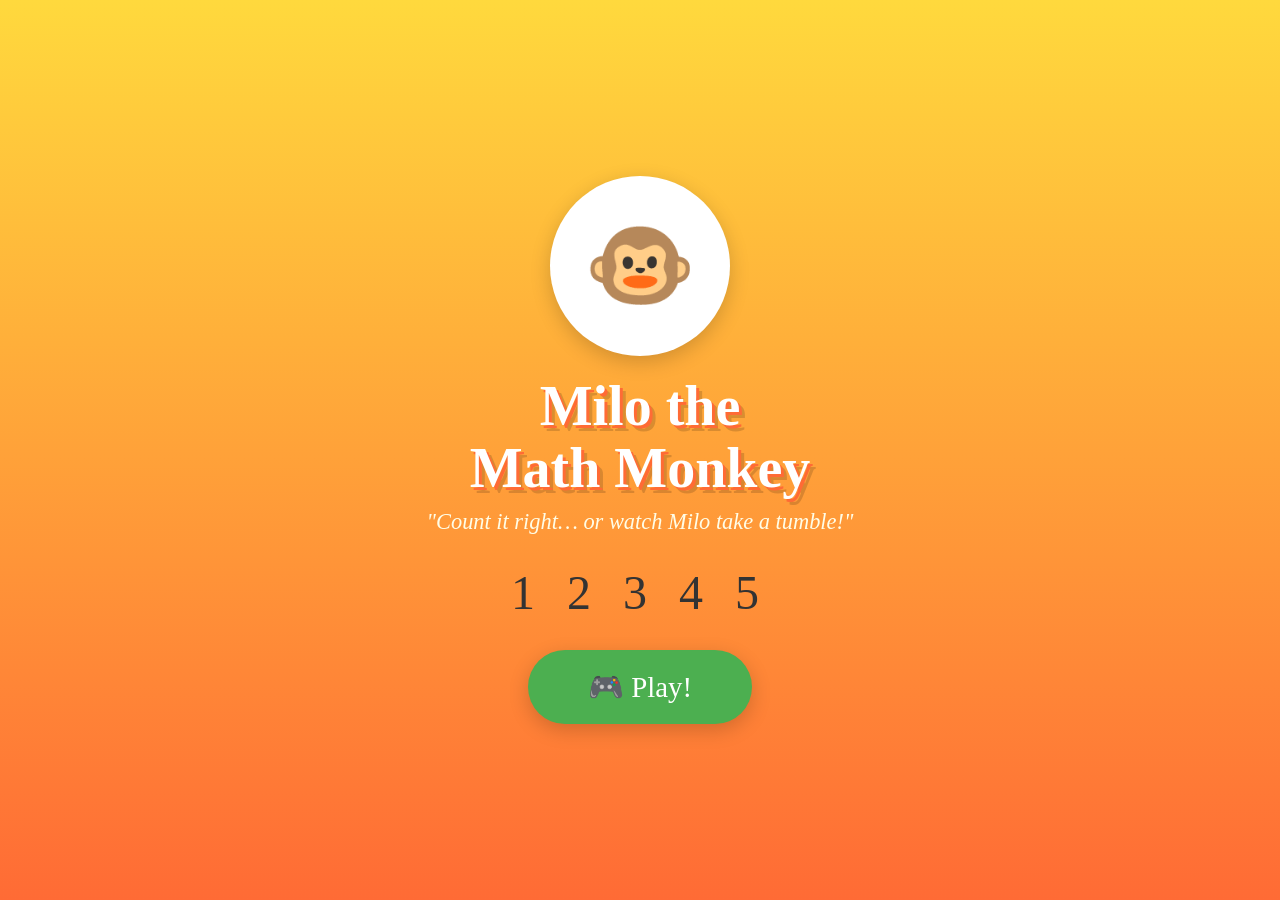
==== index.html @ 8c9a6cf1 "Move animation demo to studio screen and add full-body Milo animations Agent-Logs-Url: https://githu" ====
<!DOCTYPE html>
<html lang="en">
<head>
  <meta charset="UTF-8" />
  <meta name="viewport" content="width=device-width, initial-scale=1.0" />
  <title>Milo the Math Monkey 🐵</title>
  <meta name="description" content="Count it right… or watch Milo take a tumble! A fun early-learning math game for kids." />
  <link rel="stylesheet" href="style.css" />
</head>
<body>

  <!-- ══════════════════════════════════════
       WELCOME SCREEN
  ══════════════════════════════════════ -->
  <section id="welcome-screen" class="screen">
    <div class="logo-badge" aria-label="Milo the monkey hanging from a number 5">🐵</div>
    <h1 class="game-title">Milo the<br>Math Monkey</h1>
    <p class="game-slogan">"Count it right… or watch Milo take a tumble!"</p>
    <div class="number-decoration" aria-hidden="true">1 2 3 4 5</div>
    <button id="play-btn" class="btn btn-play">🎮 Play!</button>
  </section>

  <!-- ══════════════════════════════════════
       MENU SCREEN
  ══════════════════════════════════════ -->
  <section id="menu-screen" class="screen">
    <div class="menu-header">
      <h2>🐵 Choose a Mini-Game!</h2>
      <p class="score-display" id="score-display">⭐ Score: 0 / 0</p>
    </div>

    <div class="games-grid">

      <div class="game-card" data-game="counting" role="button" tabindex="0" aria-label="Counting Chaos game">
        <div class="card-icon">🎈</div>
        <div class="card-title">Counting Chaos</div>
        <div class="card-desc">Count the items before Milo grabs too many balloons and flies away!</div>
        <span class="card-badge">Counting 1–20</span>
      </div>

      <div class="game-card" data-game="measuring" role="button" tabindex="0" aria-label="Measuring Mayhem game">
        <div class="card-icon">📏</div>
        <div class="card-title">Measuring Mayhem</div>
        <div class="card-desc">Get it wrong and Milo falls face-first into the jelly!</div>
        <span class="card-badge">Size &amp; Comparison</span>
      </div>

      <div class="game-card" data-game="sharing" role="button" tabindex="0" aria-label="Sharing Snacks game">
        <div class="card-icon">🍌</div>
        <div class="card-title">Sharing Snacks</div>
        <div class="card-desc">Wrong division and the characters roll away with ALL the snacks!</div>
        <span class="card-badge">Add, Subtract &amp; Share</span>
      </div>

      <div class="game-card" data-game="weight" role="button" tabindex="0" aria-label="Weight Trouble game">
        <div class="card-icon">⚖️</div>
        <div class="card-title">Weight Trouble</div>
        <div class="card-desc">Wrong weight comparison launches Milo off the seesaw — BOING!</div>
        <span class="card-badge">Heavier &amp; Lighter</span>
      </div>

    </div>
    <button id="open-animation-demo-btn" class="btn btn-primary" style="margin-top:18px;">🐵 Animation Studio</button>
  </section>

  <!-- ══════════════════════════════════════
        GAME SCREEN
  ══════════════════════════════════════ -->
  <section id="game-screen" class="screen">

    <div class="game-header">
      <h2 id="game-title-label">Game Title</h2>
      <span class="question-counter" id="question-counter">Q 1 / 5</span>
    </div>

    <!-- Milo + question scene -->
    <div class="milo-stage">
      <div id="milo-char" class="milo-character" aria-label="Milo the monkey">
        <div class="milo-head">🐵</div>
        <div class="milo-body"></div>
      </div>
      <div class="question-scene" id="question-scene"></div>
      <p class="question-text" id="question-text"></p>
    </div>

    <!-- Answer choices -->
    <div class="answers-grid" id="answers-grid" role="group" aria-label="Answer choices"></div>

    <!-- Feedback -->
    <div class="feedback-banner" id="feedback-banner" role="alert" aria-live="polite"></div>

    <!-- Navigation -->
    <button id="next-btn" class="btn btn-next" style="display:none; margin-top:14px;">Next Question ➡️</button>
    <button id="back-to-menu-btn" class="btn btn-back">⬅ Back to Menu</button>

  </section>

  <!-- ══════════════════════════════════════
       ANIMATION STUDIO SCREEN
  ══════════════════════════════════════ -->
  <section id="animation-screen" class="screen">
    <h2 class="results-title">🐵 Milo Animation Studio</h2>
    <p class="results-msg" style="margin-bottom:12px;">Preview Milo's dance, fall, and jumping-for-joy animations.</p>
    <div class="milo-stage">
      <div id="milo-demo-char" class="milo-character dancing" aria-label="Milo animation demo character">
        <div class="milo-head">🐵</div>
        <div class="milo-body"></div>
      </div>
      <div class="animation-demo-buttons" style="justify-content:center;">
        <button id="demo-dance-btn" class="demo-btn" type="button">Dance</button>
        <button id="demo-fall-btn" class="demo-btn" type="button">Fall</button>
        <button id="demo-joy-btn" class="demo-btn" type="button">Jump in Joy</button>
      </div>
    </div>
    <button id="back-from-animation-btn" class="btn btn-back">⬅ Back to Menu</button>
  </section>

  <!-- ══════════════════════════════════════
       RESULTS SCREEN
  ══════════════════════════════════════ -->
  <section id="results-screen" class="screen">
    <div class="results-milo" aria-label="Milo celebrating">🐵</div>
    <h2 class="results-title">Round Complete!</h2>
    <p class="results-score" id="results-score-text"></p>
    <p class="results-game-name" id="results-game-name" style="color:#888; font-size:.95rem; margin-bottom:10px;"></p>
    <div class="stars" id="results-stars" aria-label="Stars earned">⭐</div>
    <p class="results-msg" id="results-msg"></p>
    <div class="btn-row">
      <button id="play-again-btn" class="btn btn-primary">🔄 Play Again</button>
      <button id="choose-game-btn" class="btn btn-success">🎮 Choose Game</button>
    </div>
  </section>

  <!-- Environment badge – shown only in staging (set by config.js + game.js) -->
  <div id="env-badge" style="display:none; position:fixed; top:0; left:0; right:0;
       background:#FF4081; color:#fff; text-align:center; padding:6px 0; font-size:.9rem;
       font-family: 'Comic Sans MS', cursive; z-index:9999; letter-spacing:1px;">
    🚧 STAGING ENVIRONMENT — not for production use 🚧
  </div>

  <script src="config.js"></script>
  <script src="game.js"></script>
</body>
</html>
---- style.css ----
/* ===================================================
   Milo the Math Monkey – Stylesheet
   "Count it right… or watch Milo take a tumble!"
   =================================================== */

/* ── Reset & base ── */
*, *::before, *::after { box-sizing: border-box; margin: 0; padding: 0; }

:root {
  --yellow:  #FFD93D;
  --orange:  #FF6B35;
  --green:   #4CAF50;
  --blue:    #4FC3F7;
  --purple:  #9C27B0;
  --pink:    #FF4081;
  --red:     #F44336;
  --white:   #FFFFFF;
  --cream:   #FFFDE7;
  --dark:    #333333;
  --shadow:  0 6px 20px rgba(0,0,0,.18);
  --radius:  20px;
  --font:    'Comic Sans MS', 'Chalkboard SE', 'Arial Rounded MT Bold', cursive;
}

body {
  font-family: var(--font);
  background: linear-gradient(135deg, #a8edea 0%, #fed6e3 100%);
  min-height: 100vh;
  color: var(--dark);
  overflow-x: hidden;
}

/* ── Screens (only active screen visible) ── */
.screen { display: none; }
.screen.active { display: flex; flex-direction: column; align-items: center; justify-content: center; min-height: 100vh; padding: 20px; }

/* ── Welcome screen ── */
#welcome-screen { background: linear-gradient(180deg, #FFD93D 0%, #FF6B35 100%); text-align: center; }

.logo-badge {
  background: var(--white);
  border-radius: 50%;
  width: 180px; height: 180px;
  display: flex; align-items: center; justify-content: center;
  margin: 0 auto 20px;
  box-shadow: var(--shadow);
  font-size: 90px;
  animation: swing 2s ease-in-out infinite;
  cursor: default;
  user-select: none;
}

@keyframes swing {
  0%,100% { transform: rotate(-8deg); }
  50%      { transform: rotate(8deg);  }
}

.game-title {
  font-size: clamp(2rem, 6vw, 3.5rem);
  color: var(--white);
  text-shadow: 3px 3px 0 var(--orange), 6px 6px 0 rgba(0,0,0,.15);
  line-height: 1.1;
  margin-bottom: 10px;
}

.game-slogan {
  font-size: clamp(1rem, 3vw, 1.4rem);
  color: var(--cream);
  margin-bottom: 30px;
  font-style: italic;
}

.animation-demo {
  margin-top: 24px;
  display: flex;
  flex-direction: column;
  align-items: center;
  gap: 10px;
}

.animation-demo-buttons {
  display: flex;
  gap: 8px;
  flex-wrap: wrap;
}

.demo-btn {
  border: none;
  border-radius: 20px;
  padding: 8px 14px;
  font-family: var(--font);
  cursor: pointer;
  background: var(--yellow);
  color: var(--dark);
  box-shadow: 0 4px 10px rgba(0,0,0,.15);
}

.number-decoration {
  font-size: 3rem;
  letter-spacing: 10px;
  margin-bottom: 30px;
  animation: colorCycle 3s linear infinite;
}

@keyframes colorCycle {
  0%   { color: var(--white); }
  25%  { color: var(--blue);  }
  50%  { color: var(--green); }
  75%  { color: var(--pink);  }
  100% { color: var(--white); }
}

/* ── Buttons ── */
.btn {
  display: inline-block;
  padding: 16px 40px;
  border: none;
  border-radius: 50px;
  font-family: var(--font);
  font-size: 1.4rem;
  cursor: pointer;
  transition: transform .15s, box-shadow .15s;
  box-shadow: var(--shadow);
  user-select: none;
}
.btn:hover  { transform: translateY(-4px) scale(1.04); box-shadow: 0 10px 28px rgba(0,0,0,.22); }
.btn:active { transform: translateY(0)   scale(.97);  }

.btn-play    { background: var(--green);  color: var(--white); font-size: 1.8rem; padding: 20px 60px; }
.btn-primary { background: var(--orange); color: var(--white); }
.btn-success { background: var(--green);  color: var(--white); }
.btn-back    { background: var(--blue);   color: var(--white); margin-top: 14px; font-size: 1rem; padding: 10px 24px; }
.btn-next    { background: var(--purple); color: var(--white); }

/* ── Menu screen ── */
#menu-screen { background: linear-gradient(135deg, #e0f7fa 0%, #fff9c4 100%); }

.menu-header { text-align: center; margin-bottom: 30px; }
.menu-header h2 { font-size: clamp(1.6rem, 4vw, 2.4rem); color: var(--orange); }
.score-display  { font-size: 1.2rem; color: var(--purple); margin-top: 6px; }

.games-grid {
  display: grid;
  grid-template-columns: repeat(auto-fit, minmax(220px, 1fr));
  gap: 20px;
  width: 100%;
  max-width: 900px;
}

.game-card {
  background: var(--white);
  border-radius: var(--radius);
  padding: 24px 20px;
  text-align: center;
  cursor: pointer;
  box-shadow: var(--shadow);
  border: 4px solid transparent;
  transition: transform .2s, border-color .2s, box-shadow .2s;
}
.game-card:hover {
  transform: translateY(-6px) rotate(1deg);
  border-color: var(--yellow);
  box-shadow: 0 14px 32px rgba(0,0,0,.22);
}
.game-card .card-icon  { font-size: 3.5rem; margin-bottom: 10px; }
.game-card .card-title { font-size: 1.2rem; color: var(--orange); font-weight: bold; margin-bottom: 6px; }
.game-card .card-desc  { font-size: .9rem; color: #666; }
.game-card .card-badge { display: inline-block; margin-top: 8px; background: var(--yellow); border-radius: 12px; padding: 3px 12px; font-size: .8rem; color: var(--dark); }

/* ── Game screen ── */
#game-screen { background: linear-gradient(135deg, #f3e5f5 0%, #e8f5e9 100%); }

.game-header {
  display: flex;
  align-items: center;
  justify-content: space-between;
  width: 100%;
  max-width: 700px;
  margin-bottom: 20px;
}
.game-header h2 { font-size: 1.4rem; color: var(--purple); }
.question-counter { background: var(--purple); color: var(--white); border-radius: 12px; padding: 4px 14px; font-size: .95rem; }

.milo-stage {
  position: relative;
  width: 100%;
  max-width: 700px;
  background: var(--white);
  border-radius: var(--radius);
  padding: 30px 24px;
  box-shadow: var(--shadow);
  text-align: center;
  margin-bottom: 20px;
}

.milo-character {
  position: relative;
  margin-bottom: 10px;
  display: inline-flex;
  flex-direction: column;
  align-items: center;
  transition: transform .3s;
}
.milo-head {
  font-size: 4.4rem;
  line-height: 1;
}

.milo-body {
  width: 44px;
  height: 58px;
  margin-top: -8px;
  border-radius: 20px 20px 18px 18px;
  background: linear-gradient(180deg, #8d6e63 0%, #6d4c41 100%);
  position: relative;
  box-shadow: inset 0 -6px 0 rgba(0,0,0,.12);
}

.milo-body::before,
.milo-body::after {
  content: '';
  position: absolute;
  top: 16px;
  width: 14px;
  height: 6px;
  background: #5d4037;
  border-radius: 8px;
}

.milo-body::before { left: -10px; transform: rotate(20deg); }
.milo-body::after  { right: -10px; transform: rotate(-20deg); }

.milo-character.dancing { animation: dance 1s ease-in-out infinite; }
.milo-character.jumping-joy,
.milo-character.success { animation: jumpJoy .75s ease-in-out; }
.milo-character.falling,
.milo-character.failure { animation: fallDown 1s ease-in forwards; }

@keyframes dance {
  0%,100% { transform: translateY(0) rotate(0deg); }
  25%     { transform: translateY(-6px) rotate(-8deg); }
  75%     { transform: translateY(-6px) rotate(8deg); }
}

@keyframes jumpJoy {
  0%,100% { transform: translateY(0) scale(1); }
  35%     { transform: translateY(-26px) scale(1.08); }
  65%     { transform: translateY(-10px) scale(1.02); }
}

@keyframes fallDown {
  0%   { transform: translateY(0) rotate(0deg); opacity: 1; }
  60%  { transform: translateY(44px) rotate(78deg); opacity: 1; }
  100% { transform: translateY(54px) rotate(86deg); opacity: .95; }
}

.question-scene {
  min-height: 120px;
  display: flex;
  flex-direction: column;
  align-items: center;
  justify-content: center;
  gap: 10px;
}

.question-emoji-row {
  font-size: 2.5rem;
  letter-spacing: 6px;
  line-height: 1.6;
  word-break: break-all;
}

.question-text {
  font-size: clamp(1.1rem, 3vw, 1.5rem);
  color: var(--dark);
  font-weight: bold;
  margin-top: 8px;
}

.scene-visual {
  font-size: 3rem;
  margin: 8px 0;
}

/* ── Answer grid ── */
.answers-grid {
  display: grid;
  grid-template-columns: repeat(2, 1fr);
  gap: 14px;
  width: 100%;
  max-width: 700px;
}

.answer-btn {
  background: var(--white);
  border: 4px solid var(--blue);
  border-radius: var(--radius);
  padding: 18px 10px;
  font-family: var(--font);
  font-size: clamp(1.1rem, 3vw, 1.5rem);
  cursor: pointer;
  transition: transform .15s, background .15s, border-color .15s;
  box-shadow: 0 4px 12px rgba(0,0,0,.12);
  color: var(--dark);
}
.answer-btn:hover:not(:disabled) { transform: scale(1.05); background: #e3f2fd; border-color: var(--orange); }
.answer-btn.correct  { background: #C8E6C9; border-color: var(--green);  animation: pulse-green .5s; }
.answer-btn.wrong    { background: #FFCDD2; border-color: var(--red);    animation: shake .4s; }
.answer-btn:disabled { cursor: default; }

@keyframes pulse-green {
  0%,100% { transform: scale(1);    }
  50%      { transform: scale(1.08); }
}
@keyframes shake {
  0%,100% { transform: translateX(0);  }
  20%      { transform: translateX(-8px);}
  40%      { transform: translateX(8px); }
  60%      { transform: translateX(-6px);}
  80%      { transform: translateX(6px); }
}

/* ── Feedback overlay ── */
.feedback-banner {
  width: 100%;
  max-width: 700px;
  border-radius: var(--radius);
  padding: 18px 24px;
  text-align: center;
  font-size: 1.3rem;
  margin-top: 16px;
  display: none;
  animation: fadeIn .3s;
}
.feedback-banner.correct { background: #C8E6C9; color: #2E7D32; display: block; }
.feedback-banner.wrong   { background: #FFCDD2; color: #C62828; display: block; }

@keyframes fadeIn { from { opacity: 0; transform: translateY(10px); } to { opacity: 1; transform: translateY(0); } }

.feedback-banner .feedback-icon { font-size: 2rem; display: block; margin-bottom: 4px; }

/* ── Results screen ── */
#results-screen { background: linear-gradient(135deg, #fff9c4 0%, #ffe0b2 100%); text-align: center; }
#animation-screen { background: linear-gradient(135deg, #d1c4e9 0%, #fff9c4 100%); text-align: center; }

.results-milo { font-size: 8rem; animation: jumpJoy 1s ease-in-out 3; margin-bottom: 10px; }

.results-title { font-size: clamp(1.8rem, 5vw, 3rem); color: var(--orange); margin-bottom: 10px; }
.results-score { font-size: clamp(1.2rem, 3vw, 1.8rem); color: var(--purple); margin-bottom: 6px; }
.results-msg   { font-size: 1.1rem; color: #555; margin-bottom: 30px; max-width: 500px; }

.stars { font-size: 3rem; letter-spacing: 6px; margin-bottom: 20px; }

.btn-row { display: flex; gap: 16px; flex-wrap: wrap; justify-content: center; }

/* ── Seesaw visual (Weight Trouble) ── */
.seesaw-container {
  display: flex;
  align-items: center;
  justify-content: center;
  gap: 6px;
  margin: 10px 0;
}
.seesaw-side { display: flex; flex-direction: column; align-items: center; font-size: 2rem; }
.seesaw-bar  { width: 140px; height: 12px; background: var(--orange); border-radius: 6px; }
.seesaw-fulcrum { width: 0; height: 0; border-left: 14px solid transparent; border-right: 14px solid transparent; border-top: 28px solid #795548; }
.seesaw-pivot { display: flex; flex-direction: column; align-items: center; }

/* ── Responsive ── */
@media (max-width: 480px) {
  .answers-grid { grid-template-columns: 1fr 1fr; gap: 10px; }
  .games-grid   { grid-template-columns: 1fr 1fr; }
  .answer-btn   { padding: 14px 8px; }
}
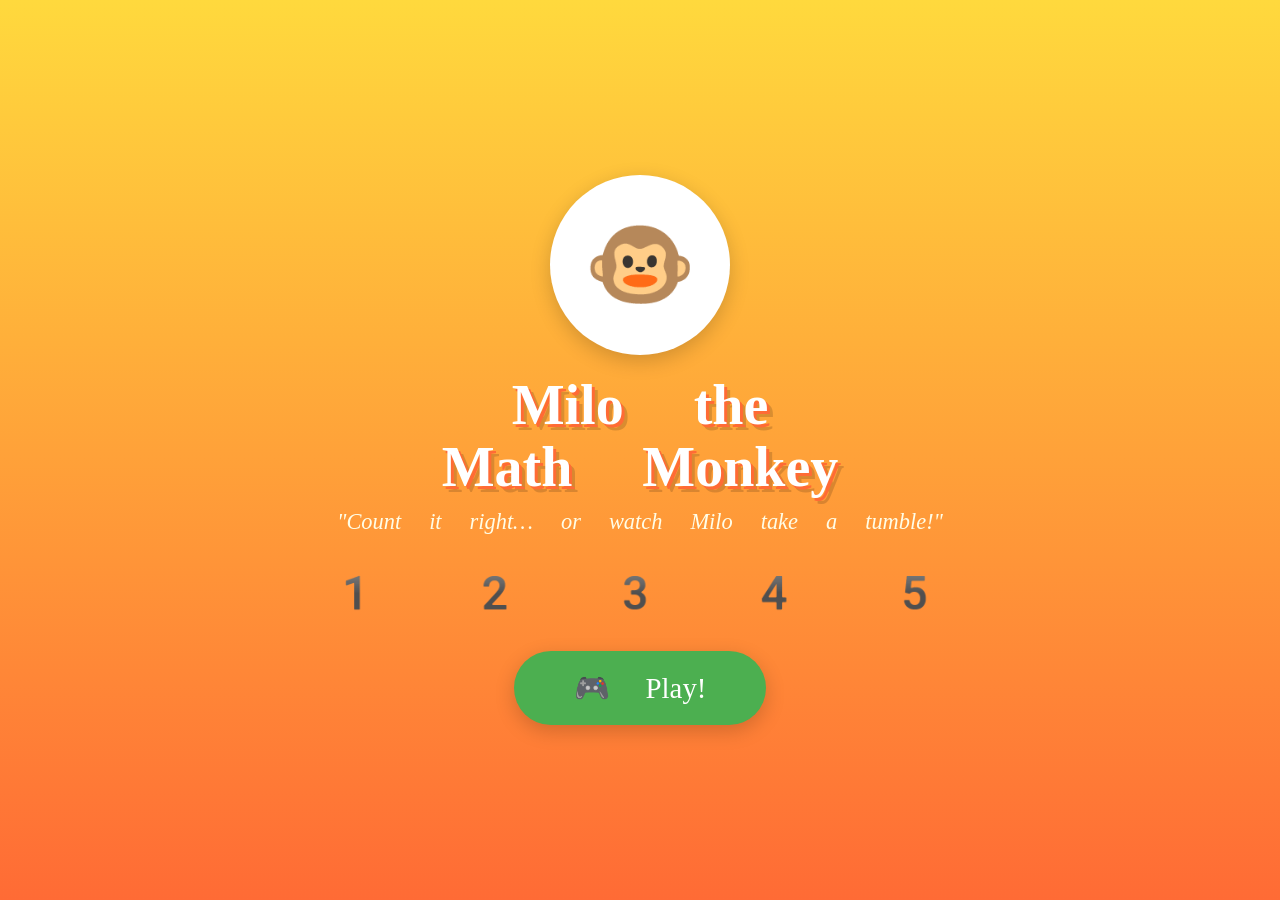
==== commit 64f38966: "Add emoji fallback fonts to environment badge Agent-Logs-Url: https://github.com/OrithmicSoftware/mi" ====
--- a/index.html
+++ b/index.html
@@ -134,7 +134,7 @@
   <!-- Environment badge – shown only in staging (set by config.js + game.js) -->
   <div id="env-badge" style="display:none; position:fixed; top:0; left:0; right:0;
        background:#FF4081; color:#fff; text-align:center; padding:6px 0; font-size:.9rem;
-       font-family: 'Comic Sans MS', cursive; z-index:9999; letter-spacing:1px;">
+       font-family: 'Comic Sans MS', 'Apple Color Emoji', 'Segoe UI Emoji', 'Noto Color Emoji', cursive; z-index:9999; letter-spacing:1px;">
     🚧 STAGING ENVIRONMENT — not for production use 🚧
   </div>
 
--- a/style.css
+++ b/style.css
@@ -19,7 +19,7 @@
   --dark:    #333333;
   --shadow:  0 6px 20px rgba(0,0,0,.18);
   --radius:  20px;
-  --font:    'Comic Sans MS', 'Chalkboard SE', 'Arial Rounded MT Bold', cursive;
+  --font:    'Comic Sans MS', 'Chalkboard SE', 'Arial Rounded MT Bold', 'Apple Color Emoji', 'Segoe UI Emoji', 'Noto Color Emoji', cursive;
 }
 
 body {
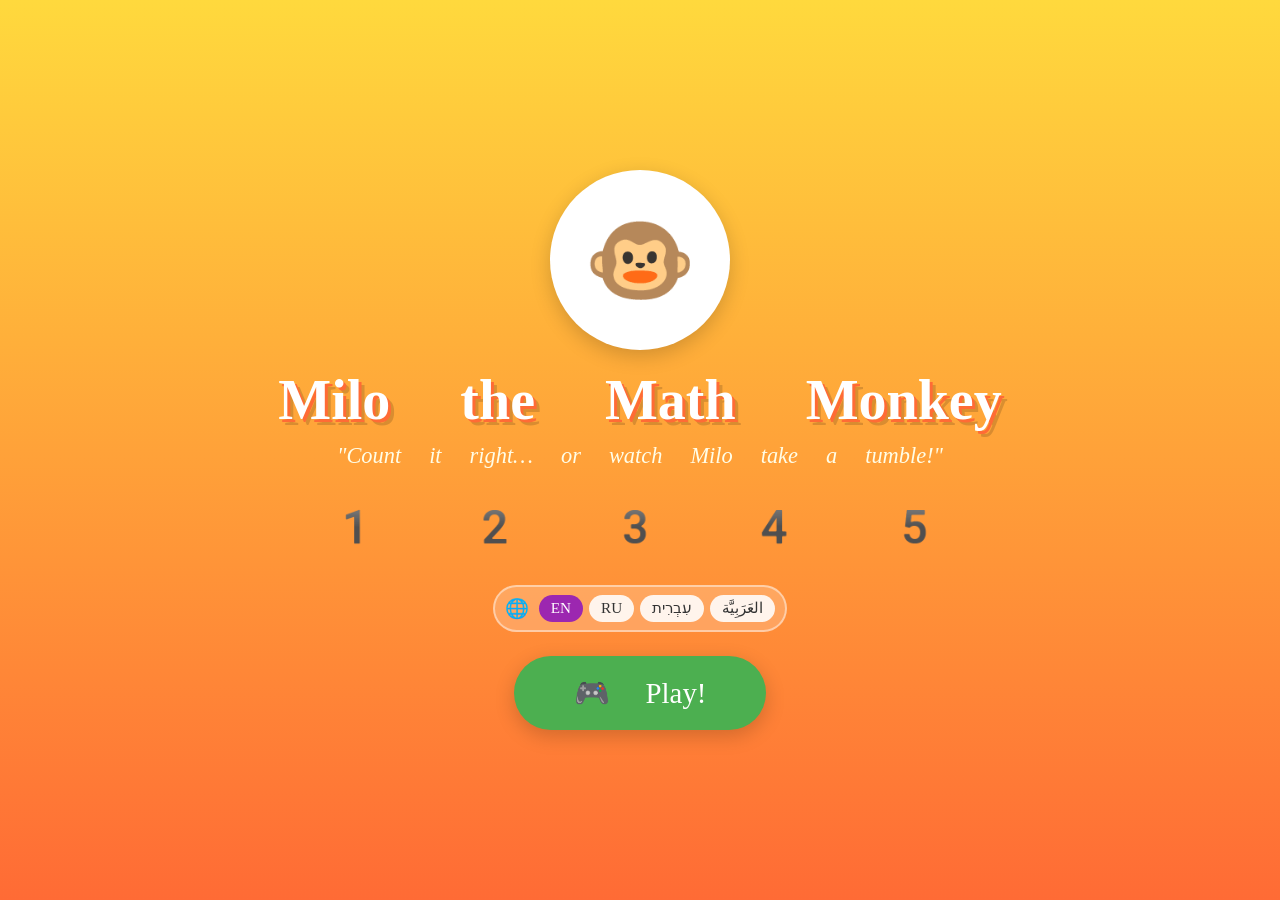
==== commit f22aaa67: "feat: add welcome language switch and vowelized he/ar key text Agent-Logs-Url: https://github.com/Or" ====
--- a/index.html
+++ b/index.html
@@ -14,9 +14,18 @@
   ══════════════════════════════════════ -->
   <section id="welcome-screen" class="screen">
     <div class="logo-badge" aria-label="Milo the monkey hanging from a number 5">🐵</div>
-    <h1 class="game-title">Milo the<br>Math Monkey</h1>
-    <p class="game-slogan">"Count it right… or watch Milo take a tumble!"</p>
+    <h1 id="welcome-title" class="game-title">Milo the<br>Math Monkey</h1>
+    <p id="welcome-slogan" class="game-slogan">"Count it right… or watch Milo take a tumble!"</p>
     <div class="number-decoration" aria-hidden="true">1 2 3 4 5</div>
+    <div class="language-switch-wrap">
+      <span id="language-label" class="language-switch-icon" aria-label="Language">🌐</span>
+      <div id="language-switch" class="language-switch" role="group" aria-label="Language switch">
+        <button type="button" class="lang-switch-btn" data-language="en">EN</button>
+        <button type="button" class="lang-switch-btn" data-language="ru">RU</button>
+        <button type="button" class="lang-switch-btn" data-language="he">עִבְרִית</button>
+        <button type="button" class="lang-switch-btn" data-language="ar">العَرَبِيَّة</button>
+      </div>
+    </div>
     <button id="play-btn" class="btn btn-play">🎮 Play!</button>
   </section>
 
@@ -48,8 +57,29 @@
       <div class="game-card" data-game="sharing" role="button" tabindex="0" aria-label="Sharing Snacks game">
         <div class="card-icon">🍌</div>
         <div class="card-title">Sharing Snacks</div>
-        <div class="card-desc">Wrong division and the characters roll away with ALL the snacks!</div>
-        <span class="card-badge">Add, Subtract &amp; Share</span>
+        <div class="card-desc">Wrong answer and the characters roll away with ALL the snacks!</div>
+        <span class="card-badge">Addition &amp; Subtraction</span>
+      </div>
+
+      <div class="game-card" data-game="whoMore" role="button" tabindex="0" aria-label="Who Has More game">
+        <div class="card-icon">🙋</div>
+        <div class="card-title">Who Has More?</div>
+        <div class="card-desc">Compare two groups and pick who has more items.</div>
+        <span class="card-badge">Count + Compare</span>
+      </div>
+
+      <div class="game-card" data-game="whatMore" role="button" tabindex="0" aria-label="What Is More game">
+        <div class="card-icon">👀</div>
+        <div class="card-title">What Is More?</div>
+        <div class="card-desc">Spot which item appears more in the scene.</div>
+        <span class="card-badge">Comparison</span>
+      </div>
+
+      <div class="game-card" data-game="compound" role="button" tabindex="0" aria-label="Compound Crunch game">
+        <div class="card-icon">➕➖</div>
+        <div class="card-title">Compound Crunch</div>
+        <div class="card-desc">Solve a two-step problem like x + y - z.</div>
+        <span class="card-badge">Compound Operations</span>
       </div>
 
       <div class="game-card" data-game="weight" role="button" tabindex="0" aria-label="Weight Trouble game">
@@ -60,11 +90,10 @@
       </div>
 
     </div>
-    <button id="open-animation-demo-btn" class="btn btn-primary" style="margin-top:18px;">🐵 Animation Studio</button>
   </section>
 
   <!-- ══════════════════════════════════════
-        GAME SCREEN
+       GAME SCREEN
   ══════════════════════════════════════ -->
   <section id="game-screen" class="screen">
 
@@ -75,10 +104,7 @@
 
     <!-- Milo + question scene -->
     <div class="milo-stage">
-      <div id="milo-char" class="milo-character" aria-label="Milo the monkey">
-        <div class="milo-head">🐵</div>
-        <div class="milo-body"></div>
-      </div>
+      <span id="milo-char" class="milo-character" aria-label="Milo the monkey">🐵</span>
       <div class="question-scene" id="question-scene"></div>
       <p class="question-text" id="question-text"></p>
     </div>
@@ -93,26 +119,6 @@
     <button id="next-btn" class="btn btn-next" style="display:none; margin-top:14px;">Next Question ➡️</button>
     <button id="back-to-menu-btn" class="btn btn-back">⬅ Back to Menu</button>
 
-  </section>
-
-  <!-- ══════════════════════════════════════
-       ANIMATION STUDIO SCREEN
-  ══════════════════════════════════════ -->
-  <section id="animation-screen" class="screen">
-    <h2 class="results-title">🐵 Milo Animation Studio</h2>
-    <p class="results-msg" style="margin-bottom:12px;">Preview Milo's dance, fall, and jumping-for-joy animations.</p>
-    <div class="milo-stage">
-      <div id="milo-demo-char" class="milo-character dancing" aria-label="Milo animation demo character">
-        <div class="milo-head">🐵</div>
-        <div class="milo-body"></div>
-      </div>
-      <div class="animation-demo-buttons" style="justify-content:center;">
-        <button id="demo-dance-btn" class="demo-btn" type="button">Dance</button>
-        <button id="demo-fall-btn" class="demo-btn" type="button">Fall</button>
-        <button id="demo-joy-btn" class="demo-btn" type="button">Jump in Joy</button>
-      </div>
-    </div>
-    <button id="back-from-animation-btn" class="btn btn-back">⬅ Back to Menu</button>
   </section>
 
   <!-- ══════════════════════════════════════
--- a/style.css
+++ b/style.css
@@ -70,36 +70,57 @@
   font-style: italic;
 }
 
-.animation-demo {
-  margin-top: 24px;
-  display: flex;
-  flex-direction: column;
-  align-items: center;
-  gap: 10px;
-}
-
-.animation-demo-buttons {
-  display: flex;
-  gap: 8px;
-  flex-wrap: wrap;
-}
-
-.demo-btn {
-  border: none;
-  border-radius: 20px;
-  padding: 8px 14px;
-  font-family: var(--font);
-  cursor: pointer;
-  background: var(--yellow);
-  color: var(--dark);
-  box-shadow: 0 4px 10px rgba(0,0,0,.15);
-}
-
 .number-decoration {
   font-size: 3rem;
   letter-spacing: 10px;
   margin-bottom: 30px;
   animation: colorCycle 3s linear infinite;
+}
+
+.language-switch-wrap {
+  display: inline-flex;
+  align-items: center;
+  gap: 10px;
+  background: rgba(255, 255, 255, 0.2);
+  border: 2px solid rgba(255, 255, 255, 0.45);
+  border-radius: 999px;
+  padding: 8px 10px;
+  margin-bottom: 24px;
+}
+
+.language-switch-icon {
+  font-size: 1.2rem;
+  line-height: 1;
+}
+
+.language-switch {
+  display: flex;
+  gap: 6px;
+  flex-wrap: wrap;
+  justify-content: center;
+}
+
+.lang-switch-btn {
+  border: none;
+  border-radius: 999px;
+  padding: 6px 12px;
+  font-family: var(--font);
+  font-size: .95rem;
+  line-height: 1;
+  background: rgba(255, 255, 255, 0.88);
+  color: var(--dark);
+  cursor: pointer;
+  transition: transform .15s, box-shadow .15s, background .15s, color .15s;
+}
+
+.lang-switch-btn:hover {
+  transform: translateY(-1px);
+  box-shadow: 0 3px 10px rgba(0,0,0,.16);
+}
+
+.lang-switch-btn.active {
+  background: var(--purple);
+  color: var(--white);
 }
 
 @keyframes colorCycle {
@@ -194,64 +215,42 @@
 }
 
 .milo-character {
-  position: relative;
+  font-size: 5rem;
   margin-bottom: 10px;
-  display: inline-flex;
-  flex-direction: column;
-  align-items: center;
+  display: inline-block;
   transition: transform .3s;
 }
-.milo-head {
-  font-size: 4.4rem;
-  line-height: 1;
-}
-
-.milo-body {
-  width: 44px;
-  height: 58px;
-  margin-top: -8px;
-  border-radius: 20px 20px 18px 18px;
-  background: linear-gradient(180deg, #8d6e63 0%, #6d4c41 100%);
-  position: relative;
-  box-shadow: inset 0 -6px 0 rgba(0,0,0,.12);
-}
-
-.milo-body::before,
-.milo-body::after {
-  content: '';
-  position: absolute;
-  top: 16px;
-  width: 14px;
-  height: 6px;
-  background: #5d4037;
-  border-radius: 8px;
-}
-
-.milo-body::before { left: -10px; transform: rotate(20deg); }
-.milo-body::after  { right: -10px; transform: rotate(-20deg); }
-
-.milo-character.dancing { animation: dance 1s ease-in-out infinite; }
-.milo-character.jumping-joy,
-.milo-character.success { animation: jumpJoy .75s ease-in-out; }
-.milo-character.falling,
-.milo-character.failure { animation: fallDown 1s ease-in forwards; }
-
-@keyframes dance {
-  0%,100% { transform: translateY(0) rotate(0deg); }
-  25%     { transform: translateY(-6px) rotate(-8deg); }
-  75%     { transform: translateY(-6px) rotate(8deg); }
-}
-
-@keyframes jumpJoy {
-  0%,100% { transform: translateY(0) scale(1); }
-  35%     { transform: translateY(-26px) scale(1.08); }
-  65%     { transform: translateY(-10px) scale(1.02); }
-}
-
+.milo-character.celebrate { animation: celebrate .6s ease-in-out; }
+.milo-character.tumble    { animation: tumble .8s ease-in-out; }
+.milo-character.float     { animation: floatAway 1.2s ease-in-out forwards; }
+.milo-character.fall      { animation: fallDown 1s ease-in-out; }
+.milo-character.launch    { animation: launchUp 1s ease-in-out; }
+
+@keyframes celebrate {
+  0%,100% { transform: scale(1)   rotate(0deg);  }
+  25%      { transform: scale(1.3) rotate(-15deg);}
+  75%      { transform: scale(1.3) rotate(15deg); }
+}
+@keyframes tumble {
+  0%   { transform: rotate(0deg)   translateY(0);   }
+  30%  { transform: rotate(180deg) translateY(20px);}
+  60%  { transform: rotate(360deg) translateY(50px);}
+  100% { transform: rotate(360deg) translateY(0);   }
+}
+@keyframes floatAway {
+  0%   { transform: translateY(0)    scale(1);   }
+  50%  { transform: translateY(-60px) scale(1.1);}
+  100% { transform: translateY(-30px) scale(1);  }
+}
 @keyframes fallDown {
-  0%   { transform: translateY(0) rotate(0deg); opacity: 1; }
-  60%  { transform: translateY(44px) rotate(78deg); opacity: 1; }
-  100% { transform: translateY(54px) rotate(86deg); opacity: .95; }
+  0%   { transform: translateY(0);   }
+  40%  { transform: translateY(-30px);}
+  100% { transform: translateY(60px) rotate(90deg);}
+}
+@keyframes launchUp {
+  0%   { transform: translateY(0)    rotate(0deg);  }
+  40%  { transform: translateY(-80px) rotate(30deg); }
+  100% { transform: translateY(0)    rotate(0deg);  }
 }
 
 .question-scene {
@@ -341,9 +340,8 @@
 
 /* ── Results screen ── */
 #results-screen { background: linear-gradient(135deg, #fff9c4 0%, #ffe0b2 100%); text-align: center; }
-#animation-screen { background: linear-gradient(135deg, #d1c4e9 0%, #fff9c4 100%); text-align: center; }
-
-.results-milo { font-size: 8rem; animation: jumpJoy 1s ease-in-out 3; margin-bottom: 10px; }
+
+.results-milo { font-size: 8rem; animation: celebrate 1s ease-in-out 3; margin-bottom: 10px; }
 
 .results-title { font-size: clamp(1.8rem, 5vw, 3rem); color: var(--orange); margin-bottom: 10px; }
 .results-score { font-size: clamp(1.2rem, 3vw, 1.8rem); color: var(--purple); margin-bottom: 6px; }
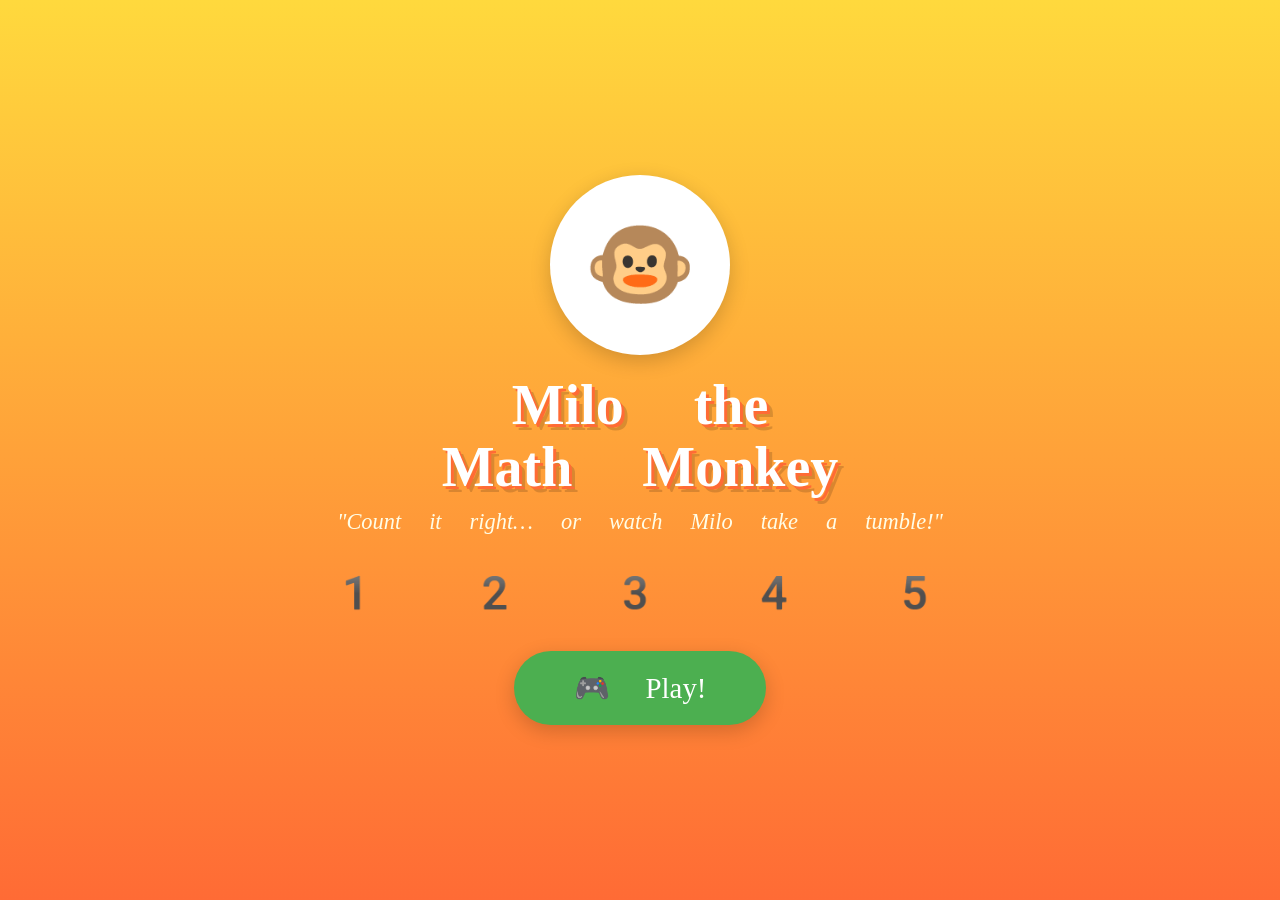
==== commit cb4147ee: "Add full Milo limbs and tail with improved proportions Agent-Logs-Url: https://github.com/OrithmicSo" ====
--- a/index.html
+++ b/index.html
@@ -14,18 +14,9 @@
   ══════════════════════════════════════ -->
   <section id="welcome-screen" class="screen">
     <div class="logo-badge" aria-label="Milo the monkey hanging from a number 5">🐵</div>
-    <h1 id="welcome-title" class="game-title">Milo the<br>Math Monkey</h1>
-    <p id="welcome-slogan" class="game-slogan">"Count it right… or watch Milo take a tumble!"</p>
+    <h1 class="game-title">Milo the<br>Math Monkey</h1>
+    <p class="game-slogan">"Count it right… or watch Milo take a tumble!"</p>
     <div class="number-decoration" aria-hidden="true">1 2 3 4 5</div>
-    <div class="language-switch-wrap">
-      <span id="language-label" class="language-switch-icon" aria-label="Language">🌐</span>
-      <div id="language-switch" class="language-switch" role="group" aria-label="Language switch">
-        <button type="button" class="lang-switch-btn" data-language="en">EN</button>
-        <button type="button" class="lang-switch-btn" data-language="ru">RU</button>
-        <button type="button" class="lang-switch-btn" data-language="he">עִבְרִית</button>
-        <button type="button" class="lang-switch-btn" data-language="ar">العَرَبِيَّة</button>
-      </div>
-    </div>
     <button id="play-btn" class="btn btn-play">🎮 Play!</button>
   </section>
 
@@ -57,29 +48,8 @@
       <div class="game-card" data-game="sharing" role="button" tabindex="0" aria-label="Sharing Snacks game">
         <div class="card-icon">🍌</div>
         <div class="card-title">Sharing Snacks</div>
-        <div class="card-desc">Wrong answer and the characters roll away with ALL the snacks!</div>
-        <span class="card-badge">Addition &amp; Subtraction</span>
-      </div>
-
-      <div class="game-card" data-game="whoMore" role="button" tabindex="0" aria-label="Who Has More game">
-        <div class="card-icon">🙋</div>
-        <div class="card-title">Who Has More?</div>
-        <div class="card-desc">Compare two groups and pick who has more items.</div>
-        <span class="card-badge">Count + Compare</span>
-      </div>
-
-      <div class="game-card" data-game="whatMore" role="button" tabindex="0" aria-label="What Is More game">
-        <div class="card-icon">👀</div>
-        <div class="card-title">What Is More?</div>
-        <div class="card-desc">Spot which item appears more in the scene.</div>
-        <span class="card-badge">Comparison</span>
-      </div>
-
-      <div class="game-card" data-game="compound" role="button" tabindex="0" aria-label="Compound Crunch game">
-        <div class="card-icon">➕➖</div>
-        <div class="card-title">Compound Crunch</div>
-        <div class="card-desc">Solve a two-step problem like x + y - z.</div>
-        <span class="card-badge">Compound Operations</span>
+        <div class="card-desc">Wrong division and the characters roll away with ALL the snacks!</div>
+        <span class="card-badge">Add, Subtract &amp; Share</span>
       </div>
 
       <div class="game-card" data-game="weight" role="button" tabindex="0" aria-label="Weight Trouble game">
@@ -90,10 +60,11 @@
       </div>
 
     </div>
+    <button id="open-animation-demo-btn" class="btn btn-primary" style="margin-top:18px;">🐵 Animation Studio</button>
   </section>
 
   <!-- ══════════════════════════════════════
-       GAME SCREEN
+        GAME SCREEN
   ══════════════════════════════════════ -->
   <section id="game-screen" class="screen">
 
@@ -104,7 +75,17 @@
 
     <!-- Milo + question scene -->
     <div class="milo-stage">
-      <span id="milo-char" class="milo-character" aria-label="Milo the monkey">🐵</span>
+      <div id="milo-char" class="milo-character" aria-label="Milo the monkey">
+        <div class="milo-head">🐵</div>
+        <div class="milo-torso">
+          <div class="milo-tail"></div>
+          <div class="milo-arm left"></div>
+          <div class="milo-arm right"></div>
+          <div class="milo-body"></div>
+          <div class="milo-leg left"></div>
+          <div class="milo-leg right"></div>
+        </div>
+      </div>
       <div class="question-scene" id="question-scene"></div>
       <p class="question-text" id="question-text"></p>
     </div>
@@ -119,6 +100,33 @@
     <button id="next-btn" class="btn btn-next" style="display:none; margin-top:14px;">Next Question ➡️</button>
     <button id="back-to-menu-btn" class="btn btn-back">⬅ Back to Menu</button>
 
+  </section>
+
+  <!-- ══════════════════════════════════════
+       ANIMATION STUDIO SCREEN
+  ══════════════════════════════════════ -->
+  <section id="animation-screen" class="screen">
+    <h2 class="results-title">🐵 Milo Animation Studio</h2>
+    <p class="results-msg" style="margin-bottom:12px;">Preview Milo's dance, fall, and jumping-for-joy animations.</p>
+    <div class="milo-stage">
+      <div id="milo-demo-char" class="milo-character dancing" aria-label="Milo animation demo character">
+        <div class="milo-head">🐵</div>
+        <div class="milo-torso">
+          <div class="milo-tail"></div>
+          <div class="milo-arm left"></div>
+          <div class="milo-arm right"></div>
+          <div class="milo-body"></div>
+          <div class="milo-leg left"></div>
+          <div class="milo-leg right"></div>
+        </div>
+      </div>
+      <div class="animation-demo-buttons" style="justify-content:center;">
+        <button id="demo-dance-btn" class="demo-btn" type="button">Dance</button>
+        <button id="demo-fall-btn" class="demo-btn" type="button">Fall</button>
+        <button id="demo-joy-btn" class="demo-btn" type="button">Jump in Joy</button>
+      </div>
+    </div>
+    <button id="back-from-animation-btn" class="btn btn-back">⬅ Back to Menu</button>
   </section>
 
   <!-- ══════════════════════════════════════
--- a/style.css
+++ b/style.css
@@ -70,57 +70,36 @@
   font-style: italic;
 }
 
+.animation-demo {
+  margin-top: 24px;
+  display: flex;
+  flex-direction: column;
+  align-items: center;
+  gap: 10px;
+}
+
+.animation-demo-buttons {
+  display: flex;
+  gap: 8px;
+  flex-wrap: wrap;
+}
+
+.demo-btn {
+  border: none;
+  border-radius: 20px;
+  padding: 8px 14px;
+  font-family: var(--font);
+  cursor: pointer;
+  background: var(--yellow);
+  color: var(--dark);
+  box-shadow: 0 4px 10px rgba(0,0,0,.15);
+}
+
 .number-decoration {
   font-size: 3rem;
   letter-spacing: 10px;
   margin-bottom: 30px;
   animation: colorCycle 3s linear infinite;
-}
-
-.language-switch-wrap {
-  display: inline-flex;
-  align-items: center;
-  gap: 10px;
-  background: rgba(255, 255, 255, 0.2);
-  border: 2px solid rgba(255, 255, 255, 0.45);
-  border-radius: 999px;
-  padding: 8px 10px;
-  margin-bottom: 24px;
-}
-
-.language-switch-icon {
-  font-size: 1.2rem;
-  line-height: 1;
-}
-
-.language-switch {
-  display: flex;
-  gap: 6px;
-  flex-wrap: wrap;
-  justify-content: center;
-}
-
-.lang-switch-btn {
-  border: none;
-  border-radius: 999px;
-  padding: 6px 12px;
-  font-family: var(--font);
-  font-size: .95rem;
-  line-height: 1;
-  background: rgba(255, 255, 255, 0.88);
-  color: var(--dark);
-  cursor: pointer;
-  transition: transform .15s, box-shadow .15s, background .15s, color .15s;
-}
-
-.lang-switch-btn:hover {
-  transform: translateY(-1px);
-  box-shadow: 0 3px 10px rgba(0,0,0,.16);
-}
-
-.lang-switch-btn.active {
-  background: var(--purple);
-  color: var(--white);
 }
 
 @keyframes colorCycle {
@@ -215,42 +194,173 @@
 }
 
 .milo-character {
-  font-size: 5rem;
+  position: relative;
   margin-bottom: 10px;
-  display: inline-block;
+  display: inline-flex;
+  flex-direction: column;
+  align-items: center;
   transition: transform .3s;
 }
-.milo-character.celebrate { animation: celebrate .6s ease-in-out; }
-.milo-character.tumble    { animation: tumble .8s ease-in-out; }
-.milo-character.float     { animation: floatAway 1.2s ease-in-out forwards; }
-.milo-character.fall      { animation: fallDown 1s ease-in-out; }
-.milo-character.launch    { animation: launchUp 1s ease-in-out; }
-
-@keyframes celebrate {
-  0%,100% { transform: scale(1)   rotate(0deg);  }
-  25%      { transform: scale(1.3) rotate(-15deg);}
-  75%      { transform: scale(1.3) rotate(15deg); }
-}
-@keyframes tumble {
-  0%   { transform: rotate(0deg)   translateY(0);   }
-  30%  { transform: rotate(180deg) translateY(20px);}
-  60%  { transform: rotate(360deg) translateY(50px);}
-  100% { transform: rotate(360deg) translateY(0);   }
-}
-@keyframes floatAway {
-  0%   { transform: translateY(0)    scale(1);   }
-  50%  { transform: translateY(-60px) scale(1.1);}
-  100% { transform: translateY(-30px) scale(1);  }
-}
+.milo-head {
+  font-size: 4.4rem;
+  line-height: 1;
+  z-index: 3;
+}
+
+.milo-torso {
+  width: 88px;
+  height: 96px;
+  position: relative;
+  margin-top: -6px;
+}
+
+.milo-body {
+  width: 62px;
+  height: 72px;
+  position: absolute;
+  left: 50%;
+  top: 10px;
+  transform: translateX(-50%);
+  border-radius: 28px 28px 24px 24px;
+  background: linear-gradient(180deg, #8d6e63 0%, #6d4c41 100%);
+  box-shadow: inset 0 -8px 0 rgba(0,0,0,.12), 0 3px 8px rgba(0,0,0,.2);
+  z-index: 2;
+}
+
+.milo-arm,
+.milo-leg,
+.milo-tail {
+  position: absolute;
+  background: #6d4c41;
+  transform-origin: top center;
+}
+
+.milo-arm {
+  width: 16px;
+  height: 48px;
+  top: 18px;
+  border-radius: 10px;
+  z-index: 1;
+}
+
+.milo-arm.left {
+  left: 8px;
+  transform: rotate(18deg);
+}
+
+.milo-arm.right {
+  right: 8px;
+  transform: rotate(-18deg);
+}
+
+.milo-leg {
+  width: 18px;
+  height: 38px;
+  top: 60px;
+  border-radius: 10px 10px 12px 12px;
+  z-index: 0;
+}
+
+.milo-leg.left {
+  left: 24px;
+  transform: rotate(6deg);
+}
+
+.milo-leg.right {
+  right: 24px;
+  transform: rotate(-6deg);
+}
+
+.milo-tail {
+  width: 52px;
+  height: 12px;
+  left: -12px;
+  top: 34px;
+  border-radius: 10px;
+  transform: rotate(-28deg);
+  z-index: 0;
+}
+
+.milo-tail::after {
+  content: '';
+  position: absolute;
+  right: -8px;
+  top: -5px;
+  width: 18px;
+  height: 18px;
+  border-radius: 50%;
+  background: #7b5a4e;
+}
+
+.milo-character.dancing .milo-arm.left { animation: armDanceLeft .5s ease-in-out infinite; }
+.milo-character.dancing .milo-arm.right { animation: armDanceRight .5s ease-in-out infinite; }
+.milo-character.dancing .milo-leg.left { animation: legDanceLeft .5s ease-in-out infinite; }
+.milo-character.dancing .milo-leg.right { animation: legDanceRight .5s ease-in-out infinite; }
+.milo-character.dancing .milo-tail { animation: tailWag .5s ease-in-out infinite; }
+
+.milo-character.jumping-joy .milo-arm.left,
+.milo-character.success .milo-arm.left { transform: rotate(-35deg); }
+.milo-character.jumping-joy .milo-arm.right,
+.milo-character.success .milo-arm.right { transform: rotate(35deg); }
+.milo-character.jumping-joy .milo-leg.left,
+.milo-character.success .milo-leg.left { transform: rotate(-10deg); }
+.milo-character.jumping-joy .milo-leg.right,
+.milo-character.success .milo-leg.right { transform: rotate(10deg); }
+
+.milo-character.falling .milo-arm.left,
+.milo-character.failure .milo-arm.left { transform: rotate(55deg); }
+.milo-character.falling .milo-arm.right,
+.milo-character.failure .milo-arm.right { transform: rotate(-55deg); }
+.milo-character.falling .milo-tail,
+.milo-character.failure .milo-tail { transform: rotate(-65deg); }
+
+@keyframes armDanceLeft {
+  0%,100% { transform: rotate(22deg); }
+  50%     { transform: rotate(-8deg); }
+}
+
+@keyframes armDanceRight {
+  0%,100% { transform: rotate(-22deg); }
+  50%     { transform: rotate(8deg); }
+}
+
+@keyframes legDanceLeft {
+  0%,100% { transform: rotate(8deg); }
+  50%     { transform: rotate(-8deg); }
+}
+
+@keyframes legDanceRight {
+  0%,100% { transform: rotate(-8deg); }
+  50%     { transform: rotate(8deg); }
+}
+
+@keyframes tailWag {
+  0%,100% { transform: rotate(-30deg); }
+  50%     { transform: rotate(-8deg); }
+}
+
+.milo-character.dancing { animation: dance 1s ease-in-out infinite; }
+.milo-character.jumping-joy,
+.milo-character.success { animation: jumpJoy .75s ease-in-out; }
+.milo-character.falling,
+.milo-character.failure { animation: fallDown 1s ease-in forwards; }
+
+@keyframes dance {
+  0%,100% { transform: translateY(0) rotate(0deg); }
+  25%     { transform: translateY(-6px) rotate(-8deg); }
+  75%     { transform: translateY(-6px) rotate(8deg); }
+}
+
+@keyframes jumpJoy {
+  0%,100% { transform: translateY(0) scale(1); }
+  35%     { transform: translateY(-26px) scale(1.08); }
+  65%     { transform: translateY(-10px) scale(1.02); }
+}
+
 @keyframes fallDown {
-  0%   { transform: translateY(0);   }
-  40%  { transform: translateY(-30px);}
-  100% { transform: translateY(60px) rotate(90deg);}
-}
-@keyframes launchUp {
-  0%   { transform: translateY(0)    rotate(0deg);  }
-  40%  { transform: translateY(-80px) rotate(30deg); }
-  100% { transform: translateY(0)    rotate(0deg);  }
+  0%   { transform: translateY(0) rotate(0deg); opacity: 1; }
+  60%  { transform: translateY(44px) rotate(78deg); opacity: 1; }
+  100% { transform: translateY(54px) rotate(86deg); opacity: .95; }
 }
 
 .question-scene {
@@ -340,8 +450,9 @@
 
 /* ── Results screen ── */
 #results-screen { background: linear-gradient(135deg, #fff9c4 0%, #ffe0b2 100%); text-align: center; }
-
-.results-milo { font-size: 8rem; animation: celebrate 1s ease-in-out 3; margin-bottom: 10px; }
+#animation-screen { background: linear-gradient(135deg, #d1c4e9 0%, #fff9c4 100%); text-align: center; }
+
+.results-milo { font-size: 8rem; animation: jumpJoy 1s ease-in-out 3; margin-bottom: 10px; }
 
 .results-title { font-size: clamp(1.8rem, 5vw, 3rem); color: var(--orange); margin-bottom: 10px; }
 .results-score { font-size: clamp(1.2rem, 3vw, 1.8rem); color: var(--purple); margin-bottom: 6px; }
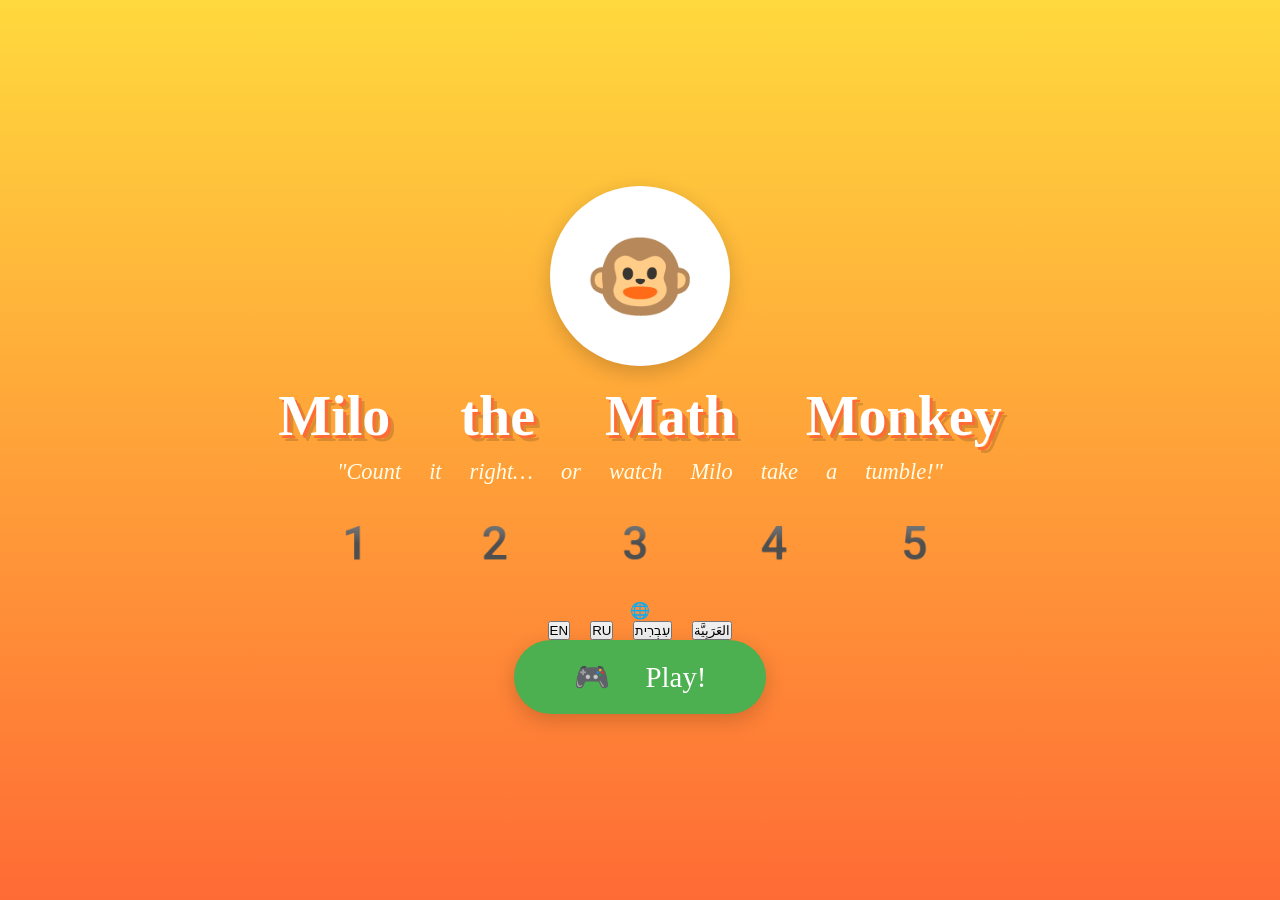
==== commit 011f54dc: "fix: complete menu card i18n translations on level list screen Agent-Logs-Url: https://github.com/Or" ====
--- a/index.html
+++ b/index.html
@@ -14,9 +14,18 @@
   ══════════════════════════════════════ -->
   <section id="welcome-screen" class="screen">
     <div class="logo-badge" aria-label="Milo the monkey hanging from a number 5">🐵</div>
-    <h1 class="game-title">Milo the<br>Math Monkey</h1>
-    <p class="game-slogan">"Count it right… or watch Milo take a tumble!"</p>
+    <h1 id="welcome-title" class="game-title">Milo the<br>Math Monkey</h1>
+    <p id="welcome-slogan" class="game-slogan">"Count it right… or watch Milo take a tumble!"</p>
     <div class="number-decoration" aria-hidden="true">1 2 3 4 5</div>
+    <div class="language-switch-wrap">
+      <span id="language-label" class="language-switch-icon" aria-label="Language">🌐</span>
+      <div id="language-switch" class="language-switch" role="group" aria-label="Language switch">
+        <button type="button" class="lang-switch-btn" data-language="en">EN</button>
+        <button type="button" class="lang-switch-btn" data-language="ru">RU</button>
+        <button type="button" class="lang-switch-btn" data-language="he" lang="he">עִבְרִית</button>
+        <button type="button" class="lang-switch-btn" data-language="ar" lang="ar">العَرَبِيَّة</button>
+      </div>
+    </div>
     <button id="play-btn" class="btn btn-play">🎮 Play!</button>
   </section>
 
@@ -25,7 +34,7 @@
   ══════════════════════════════════════ -->
   <section id="menu-screen" class="screen">
     <div class="menu-header">
-      <h2>🐵 Choose a Mini-Game!</h2>
+      <h2 id="menu-title">🐵 Choose a Mini-Game!</h2>
       <p class="score-display" id="score-display">⭐ Score: 0 / 0</p>
     </div>
 
@@ -33,38 +42,58 @@
 
       <div class="game-card" data-game="counting" role="button" tabindex="0" aria-label="Counting Chaos game">
         <div class="card-icon">🎈</div>
-        <div class="card-title">Counting Chaos</div>
-        <div class="card-desc">Count the items before Milo grabs too many balloons and flies away!</div>
-        <span class="card-badge">Counting 1–20</span>
+        <div id="card-counting-title" class="card-title">Counting Chaos</div>
+        <div id="card-counting-desc" class="card-desc">Count the items before Milo grabs too many balloons and flies away!</div>
+        <span id="card-counting-badge" class="card-badge">Counting 1–20</span>
       </div>
 
       <div class="game-card" data-game="measuring" role="button" tabindex="0" aria-label="Measuring Mayhem game">
         <div class="card-icon">📏</div>
-        <div class="card-title">Measuring Mayhem</div>
-        <div class="card-desc">Get it wrong and Milo falls face-first into the jelly!</div>
-        <span class="card-badge">Size &amp; Comparison</span>
+        <div id="card-measuring-title" class="card-title">Measuring Mayhem</div>
+        <div id="card-measuring-desc" class="card-desc">Get it wrong and Milo falls face-first into the jelly!</div>
+        <span id="card-measuring-badge" class="card-badge">Size &amp; Comparison</span>
       </div>
 
       <div class="game-card" data-game="sharing" role="button" tabindex="0" aria-label="Sharing Snacks game">
         <div class="card-icon">🍌</div>
-        <div class="card-title">Sharing Snacks</div>
-        <div class="card-desc">Wrong division and the characters roll away with ALL the snacks!</div>
-        <span class="card-badge">Add, Subtract &amp; Share</span>
+        <div id="card-sharing-title" class="card-title">Sharing Snacks</div>
+        <div id="card-sharing-desc" class="card-desc">Wrong answer and the characters roll away with ALL the snacks!</div>
+        <span id="card-sharing-badge" class="card-badge">Addition &amp; Subtraction</span>
+      </div>
+
+      <div class="game-card" data-game="whoMore" role="button" tabindex="0" aria-label="Who Has More game">
+        <div class="card-icon">🙋</div>
+        <div id="card-who-more-title" class="card-title">Who Has More?</div>
+        <div id="card-who-more-desc" class="card-desc">Compare two groups and pick who has more items.</div>
+        <span id="card-who-more-badge" class="card-badge">Count + Compare</span>
+      </div>
+
+      <div class="game-card" data-game="whatMore" role="button" tabindex="0" aria-label="What Is More game">
+        <div class="card-icon">👀</div>
+        <div id="card-what-more-title" class="card-title">What Is More?</div>
+        <div id="card-what-more-desc" class="card-desc">Spot which item appears more in the scene.</div>
+        <span id="card-what-more-badge" class="card-badge">Comparison</span>
+      </div>
+
+      <div class="game-card" data-game="compound" role="button" tabindex="0" aria-label="Compound Crunch game">
+        <div class="card-icon">➕➖</div>
+        <div id="card-compound-title" class="card-title">Compound Crunch</div>
+        <div id="card-compound-desc" class="card-desc">Solve a two-step problem like x + y - z.</div>
+        <span id="card-compound-badge" class="card-badge">Compound Operations</span>
       </div>
 
       <div class="game-card" data-game="weight" role="button" tabindex="0" aria-label="Weight Trouble game">
         <div class="card-icon">⚖️</div>
-        <div class="card-title">Weight Trouble</div>
-        <div class="card-desc">Wrong weight comparison launches Milo off the seesaw — BOING!</div>
-        <span class="card-badge">Heavier &amp; Lighter</span>
+        <div id="card-weight-title" class="card-title">Weight Trouble</div>
+        <div id="card-weight-desc" class="card-desc">Wrong weight comparison launches Milo off the seesaw — BOING!</div>
+        <span id="card-weight-badge" class="card-badge">Heavier &amp; Lighter</span>
       </div>
 
     </div>
-    <button id="open-animation-demo-btn" class="btn btn-primary" style="margin-top:18px;">🐵 Animation Studio</button>
   </section>
 
   <!-- ══════════════════════════════════════
-        GAME SCREEN
+       GAME SCREEN
   ══════════════════════════════════════ -->
   <section id="game-screen" class="screen">
 
@@ -75,17 +104,7 @@
 
     <!-- Milo + question scene -->
     <div class="milo-stage">
-      <div id="milo-char" class="milo-character" aria-label="Milo the monkey">
-        <div class="milo-head">🐵</div>
-        <div class="milo-torso">
-          <div class="milo-tail"></div>
-          <div class="milo-arm left"></div>
-          <div class="milo-arm right"></div>
-          <div class="milo-body"></div>
-          <div class="milo-leg left"></div>
-          <div class="milo-leg right"></div>
-        </div>
-      </div>
+      <span id="milo-char" class="milo-character" aria-label="Milo the monkey">🐵</span>
       <div class="question-scene" id="question-scene"></div>
       <p class="question-text" id="question-text"></p>
     </div>
@@ -100,33 +119,6 @@
     <button id="next-btn" class="btn btn-next" style="display:none; margin-top:14px;">Next Question ➡️</button>
     <button id="back-to-menu-btn" class="btn btn-back">⬅ Back to Menu</button>
 
-  </section>
-
-  <!-- ══════════════════════════════════════
-       ANIMATION STUDIO SCREEN
-  ══════════════════════════════════════ -->
-  <section id="animation-screen" class="screen">
-    <h2 class="results-title">🐵 Milo Animation Studio</h2>
-    <p class="results-msg" style="margin-bottom:12px;">Preview Milo's dance, fall, and jumping-for-joy animations.</p>
-    <div class="milo-stage">
-      <div id="milo-demo-char" class="milo-character dancing" aria-label="Milo animation demo character">
-        <div class="milo-head">🐵</div>
-        <div class="milo-torso">
-          <div class="milo-tail"></div>
-          <div class="milo-arm left"></div>
-          <div class="milo-arm right"></div>
-          <div class="milo-body"></div>
-          <div class="milo-leg left"></div>
-          <div class="milo-leg right"></div>
-        </div>
-      </div>
-      <div class="animation-demo-buttons" style="justify-content:center;">
-        <button id="demo-dance-btn" class="demo-btn" type="button">Dance</button>
-        <button id="demo-fall-btn" class="demo-btn" type="button">Fall</button>
-        <button id="demo-joy-btn" class="demo-btn" type="button">Jump in Joy</button>
-      </div>
-    </div>
-    <button id="back-from-animation-btn" class="btn btn-back">⬅ Back to Menu</button>
   </section>
 
   <!-- ══════════════════════════════════════
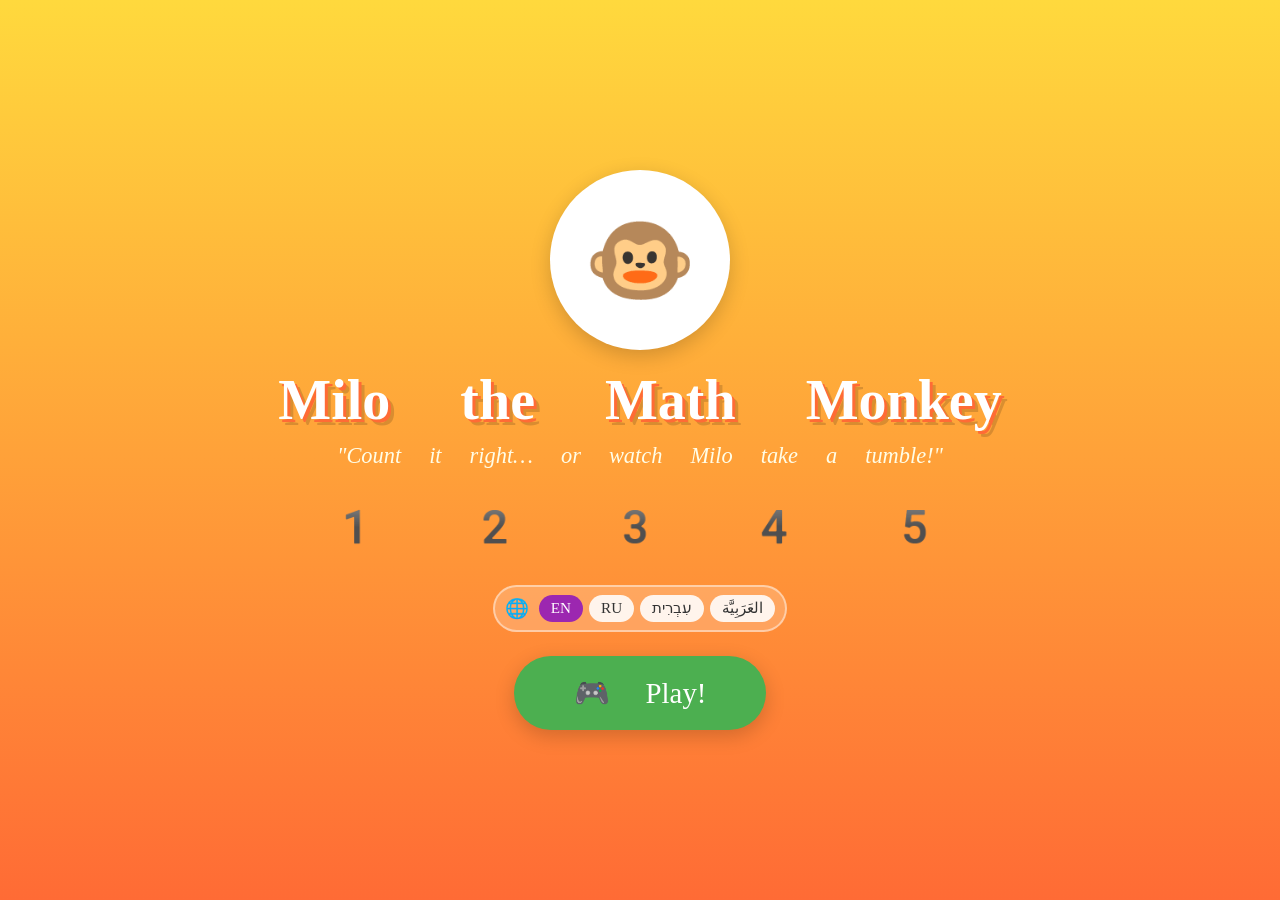
==== commit 91d46331: "Merge bfdff0985516eb375e1ce7d9d7cfa6200d7dc6b1 into 3dbe2405d345548e1f67e4a6af66d1f58666d40c" ====
--- a/index.html
+++ b/index.html
@@ -38,58 +38,68 @@
       <p class="score-display" id="score-display">⭐ Score: 0 / 0</p>
     </div>
 
-    <div class="games-grid">
+    <div class="games-grid level-map" aria-label="Mini-game level map">
+      <div class="map-path" aria-hidden="true"></div>
 
-      <div class="game-card" data-game="counting" role="button" tabindex="0" aria-label="Counting Chaos game">
+      <div class="game-card level-node level-1" data-game="counting" role="button" tabindex="0" aria-label="Level 1: Counting Chaos game">
+        <span class="level-number">1</span>
         <div class="card-icon">🎈</div>
         <div id="card-counting-title" class="card-title">Counting Chaos</div>
         <div id="card-counting-desc" class="card-desc">Count the items before Milo grabs too many balloons and flies away!</div>
         <span id="card-counting-badge" class="card-badge">Counting 1–20</span>
       </div>
 
-      <div class="game-card" data-game="measuring" role="button" tabindex="0" aria-label="Measuring Mayhem game">
+      <div class="game-card level-node level-2" data-game="measuring" role="button" tabindex="0" aria-label="Level 2: Measuring Mayhem game">
+        <span class="level-number">2</span>
         <div class="card-icon">📏</div>
         <div id="card-measuring-title" class="card-title">Measuring Mayhem</div>
         <div id="card-measuring-desc" class="card-desc">Get it wrong and Milo falls face-first into the jelly!</div>
         <span id="card-measuring-badge" class="card-badge">Size &amp; Comparison</span>
       </div>
 
-      <div class="game-card" data-game="sharing" role="button" tabindex="0" aria-label="Sharing Snacks game">
+      <div class="game-card level-node level-3" data-game="sharing" role="button" tabindex="0" aria-label="Level 3: Sharing Snacks game">
+        <span class="level-number">3</span>
         <div class="card-icon">🍌</div>
         <div id="card-sharing-title" class="card-title">Sharing Snacks</div>
         <div id="card-sharing-desc" class="card-desc">Wrong answer and the characters roll away with ALL the snacks!</div>
         <span id="card-sharing-badge" class="card-badge">Addition &amp; Subtraction</span>
       </div>
 
-      <div class="game-card" data-game="whoMore" role="button" tabindex="0" aria-label="Who Has More game">
+      <div class="game-card level-node level-4" data-game="whoMore" role="button" tabindex="0" aria-label="Level 4: Who Has More game">
+        <span class="level-number">4</span>
         <div class="card-icon">🙋</div>
         <div id="card-who-more-title" class="card-title">Who Has More?</div>
         <div id="card-who-more-desc" class="card-desc">Compare two groups and pick who has more items.</div>
         <span id="card-who-more-badge" class="card-badge">Count + Compare</span>
       </div>
 
-      <div class="game-card" data-game="whatMore" role="button" tabindex="0" aria-label="What Is More game">
+      <div class="game-card level-node level-5" data-game="whatMore" role="button" tabindex="0" aria-label="Level 5: What Is More game">
+        <span class="level-number">5</span>
         <div class="card-icon">👀</div>
         <div id="card-what-more-title" class="card-title">What Is More?</div>
         <div id="card-what-more-desc" class="card-desc">Spot which item appears more in the scene.</div>
         <span id="card-what-more-badge" class="card-badge">Comparison</span>
       </div>
 
-      <div class="game-card" data-game="compound" role="button" tabindex="0" aria-label="Compound Crunch game">
+      <div class="game-card level-node level-6" data-game="compound" role="button" tabindex="0" aria-label="Level 6: Compound Crunch game">
+        <span class="level-number">6</span>
         <div class="card-icon">➕➖</div>
         <div id="card-compound-title" class="card-title">Compound Crunch</div>
         <div id="card-compound-desc" class="card-desc">Solve a two-step problem like x + y - z.</div>
         <span id="card-compound-badge" class="card-badge">Compound Operations</span>
       </div>
 
-      <div class="game-card" data-game="weight" role="button" tabindex="0" aria-label="Weight Trouble game">
+      <div class="game-card level-node level-7" data-game="weight" role="button" tabindex="0" aria-label="Level 7: Weight Trouble game">
+        <span class="level-number">7</span>
         <div class="card-icon">⚖️</div>
         <div id="card-weight-title" class="card-title">Weight Trouble</div>
         <div id="card-weight-desc" class="card-desc">Wrong weight comparison launches Milo off the seesaw — BOING!</div>
         <span id="card-weight-badge" class="card-badge">Heavier &amp; Lighter</span>
       </div>
 
+      <div class="treasure-island" aria-hidden="true">🏆</div>
     </div>
+    <p class="map-help">Pick a level island to start playing!</p>
   </section>
 
   <!-- ══════════════════════════════════════
--- a/style.css
+++ b/style.css
@@ -70,36 +70,57 @@
   font-style: italic;
 }
 
-.animation-demo {
-  margin-top: 24px;
-  display: flex;
-  flex-direction: column;
-  align-items: center;
-  gap: 10px;
-}
-
-.animation-demo-buttons {
-  display: flex;
-  gap: 8px;
-  flex-wrap: wrap;
-}
-
-.demo-btn {
-  border: none;
-  border-radius: 20px;
-  padding: 8px 14px;
-  font-family: var(--font);
-  cursor: pointer;
-  background: var(--yellow);
-  color: var(--dark);
-  box-shadow: 0 4px 10px rgba(0,0,0,.15);
-}
-
 .number-decoration {
   font-size: 3rem;
   letter-spacing: 10px;
   margin-bottom: 30px;
   animation: colorCycle 3s linear infinite;
+}
+
+.language-switch-wrap {
+  display: inline-flex;
+  align-items: center;
+  gap: 10px;
+  background: rgba(255, 255, 255, 0.2);
+  border: 2px solid rgba(255, 255, 255, 0.45);
+  border-radius: 999px;
+  padding: 8px 10px;
+  margin-bottom: 24px;
+}
+
+.language-switch-icon {
+  font-size: 1.2rem;
+  line-height: 1;
+}
+
+.language-switch {
+  display: flex;
+  gap: 6px;
+  flex-wrap: wrap;
+  justify-content: center;
+}
+
+.lang-switch-btn {
+  border: none;
+  border-radius: 999px;
+  padding: 6px 12px;
+  font-family: var(--font);
+  font-size: .95rem;
+  line-height: 1;
+  background: rgba(255, 255, 255, 0.88);
+  color: var(--dark);
+  cursor: pointer;
+  transition: transform .15s, box-shadow .15s, background .15s, color .15s;
+}
+
+.lang-switch-btn:hover {
+  transform: translateY(-1px);
+  box-shadow: 0 3px 10px rgba(0,0,0,.16);
+}
+
+.lang-switch-btn.active {
+  background: var(--purple);
+  color: var(--white);
 }
 
 @keyframes colorCycle {
@@ -133,39 +154,109 @@
 .btn-next    { background: var(--purple); color: var(--white); }
 
 /* ── Menu screen ── */
-#menu-screen { background: linear-gradient(135deg, #e0f7fa 0%, #fff9c4 100%); }
+#menu-screen { background: linear-gradient(180deg, #34c9ff 0%, #00a4df 55%, #0092cf 100%); }
 
 .menu-header { text-align: center; margin-bottom: 30px; }
-.menu-header h2 { font-size: clamp(1.6rem, 4vw, 2.4rem); color: var(--orange); }
-.score-display  { font-size: 1.2rem; color: var(--purple); margin-top: 6px; }
+.menu-header h2 { font-size: clamp(1.6rem, 4vw, 2.4rem); color: var(--white); text-shadow: 2px 2px 0 rgba(0,0,0,.16); }
+.score-display  { font-size: 1.2rem; color: #fff9c4; margin-top: 6px; }
 
 .games-grid {
-  display: grid;
-  grid-template-columns: repeat(auto-fit, minmax(220px, 1fr));
-  gap: 20px;
+  position: relative;
   width: 100%;
-  max-width: 900px;
+  max-width: 940px;
+  min-height: 520px;
+}
+
+.level-map {
+  border-radius: 28px;
+  background: radial-gradient(circle at 20% 20%, #81f4ff 0%, #2ec8f3 35%, #10a8dd 100%);
+  box-shadow: 0 16px 36px rgba(0,0,0,.22);
+  overflow: hidden;
+  padding: 14px;
+}
+
+.map-path {
+  position: absolute;
+  left: 9%;
+  right: 9%;
+  top: 43%;
+  height: 12px;
+  border-radius: 999px;
+  background: #ffe48d;
+  box-shadow: 0 0 0 4px rgba(255,255,255,.5);
+  transform: rotate(-6deg);
 }
 
 .game-card {
-  background: var(--white);
-  border-radius: var(--radius);
-  padding: 24px 20px;
+  position: absolute;
+  width: 180px;
+  min-height: 120px;
+  background: linear-gradient(180deg, #7ed957 0%, #4caf50 100%);
+  border-radius: 34px;
+  padding: 12px 14px 10px;
   text-align: center;
   cursor: pointer;
-  box-shadow: var(--shadow);
-  border: 4px solid transparent;
-  transition: transform .2s, border-color .2s, box-shadow .2s;
+  box-shadow: 0 10px 20px rgba(0,0,0,.2);
+  border: 4px solid #fceeb8;
+  transition: transform .2s, border-color .2s, box-shadow .2s, filter .2s;
 }
 .game-card:hover {
-  transform: translateY(-6px) rotate(1deg);
+  transform: translateY(-6px) scale(1.03);
   border-color: var(--yellow);
-  box-shadow: 0 14px 32px rgba(0,0,0,.22);
-}
-.game-card .card-icon  { font-size: 3.5rem; margin-bottom: 10px; }
-.game-card .card-title { font-size: 1.2rem; color: var(--orange); font-weight: bold; margin-bottom: 6px; }
-.game-card .card-desc  { font-size: .9rem; color: #666; }
-.game-card .card-badge { display: inline-block; margin-top: 8px; background: var(--yellow); border-radius: 12px; padding: 3px 12px; font-size: .8rem; color: var(--dark); }
+  box-shadow: 0 16px 32px rgba(0,0,0,.3);
+  filter: saturate(1.08);
+}
+.level-number {
+  position: absolute;
+  top: -12px;
+  left: -10px;
+  width: 36px;
+  height: 36px;
+  border-radius: 50%;
+  background: #f443a6;
+  color: var(--white);
+  font-size: 1.1rem;
+  font-weight: bold;
+  display: flex;
+  align-items: center;
+  justify-content: center;
+  box-shadow: 0 4px 10px rgba(0,0,0,.25);
+}
+.game-card .card-icon  { font-size: 2.3rem; margin-bottom: 2px; }
+.game-card .card-title { font-size: .95rem; color: var(--white); font-weight: bold; line-height: 1.2; }
+.level-map .card-desc,
+.level-map .card-badge { display: none; }
+
+.level-1 { left: 5%;  top: 54%; }
+.level-2 { left: 24%; top: 24%; }
+.level-3 { left: 44%; top: 18%; }
+.level-4 { left: 62%; top: 36%; }
+.level-5 { left: 18%; top: 8%; }
+.level-6 { left: 44%; top: 62%; }
+.level-7 { left: 74%; top: 60%; }
+
+.treasure-island {
+  position: absolute;
+  right: 4%;
+  top: 14%;
+  width: 120px;
+  height: 92px;
+  border-radius: 40px;
+  border: 4px solid #fceeb8;
+  background: linear-gradient(180deg, #7ed957 0%, #3f9b48 100%);
+  display: flex;
+  align-items: center;
+  justify-content: center;
+  font-size: 2.6rem;
+  box-shadow: 0 10px 20px rgba(0,0,0,.2);
+}
+
+.map-help {
+  margin-top: 16px;
+  color: var(--white);
+  text-shadow: 1px 1px 0 rgba(0,0,0,.2);
+  font-size: 1rem;
+}
 
 /* ── Game screen ── */
 #game-screen { background: linear-gradient(135deg, #f3e5f5 0%, #e8f5e9 100%); }
@@ -194,173 +285,42 @@
 }
 
 .milo-character {
-  position: relative;
+  font-size: 5rem;
   margin-bottom: 10px;
-  display: inline-flex;
-  flex-direction: column;
-  align-items: center;
+  display: inline-block;
   transition: transform .3s;
 }
-.milo-head {
-  font-size: 4.4rem;
-  line-height: 1;
-  z-index: 3;
-}
-
-.milo-torso {
-  width: 88px;
-  height: 96px;
-  position: relative;
-  margin-top: -6px;
-}
-
-.milo-body {
-  width: 62px;
-  height: 72px;
-  position: absolute;
-  left: 50%;
-  top: 10px;
-  transform: translateX(-50%);
-  border-radius: 28px 28px 24px 24px;
-  background: linear-gradient(180deg, #8d6e63 0%, #6d4c41 100%);
-  box-shadow: inset 0 -8px 0 rgba(0,0,0,.12), 0 3px 8px rgba(0,0,0,.2);
-  z-index: 2;
-}
-
-.milo-arm,
-.milo-leg,
-.milo-tail {
-  position: absolute;
-  background: #6d4c41;
-  transform-origin: top center;
-}
-
-.milo-arm {
-  width: 16px;
-  height: 48px;
-  top: 18px;
-  border-radius: 10px;
-  z-index: 1;
-}
-
-.milo-arm.left {
-  left: 8px;
-  transform: rotate(18deg);
-}
-
-.milo-arm.right {
-  right: 8px;
-  transform: rotate(-18deg);
-}
-
-.milo-leg {
-  width: 18px;
-  height: 38px;
-  top: 60px;
-  border-radius: 10px 10px 12px 12px;
-  z-index: 0;
-}
-
-.milo-leg.left {
-  left: 24px;
-  transform: rotate(6deg);
-}
-
-.milo-leg.right {
-  right: 24px;
-  transform: rotate(-6deg);
-}
-
-.milo-tail {
-  width: 52px;
-  height: 12px;
-  left: -12px;
-  top: 34px;
-  border-radius: 10px;
-  transform: rotate(-28deg);
-  z-index: 0;
-}
-
-.milo-tail::after {
-  content: '';
-  position: absolute;
-  right: -8px;
-  top: -5px;
-  width: 18px;
-  height: 18px;
-  border-radius: 50%;
-  background: #7b5a4e;
-}
-
-.milo-character.dancing .milo-arm.left { animation: armDanceLeft .5s ease-in-out infinite; }
-.milo-character.dancing .milo-arm.right { animation: armDanceRight .5s ease-in-out infinite; }
-.milo-character.dancing .milo-leg.left { animation: legDanceLeft .5s ease-in-out infinite; }
-.milo-character.dancing .milo-leg.right { animation: legDanceRight .5s ease-in-out infinite; }
-.milo-character.dancing .milo-tail { animation: tailWag .5s ease-in-out infinite; }
-
-.milo-character.jumping-joy .milo-arm.left,
-.milo-character.success .milo-arm.left { transform: rotate(-35deg); }
-.milo-character.jumping-joy .milo-arm.right,
-.milo-character.success .milo-arm.right { transform: rotate(35deg); }
-.milo-character.jumping-joy .milo-leg.left,
-.milo-character.success .milo-leg.left { transform: rotate(-10deg); }
-.milo-character.jumping-joy .milo-leg.right,
-.milo-character.success .milo-leg.right { transform: rotate(10deg); }
-
-.milo-character.falling .milo-arm.left,
-.milo-character.failure .milo-arm.left { transform: rotate(55deg); }
-.milo-character.falling .milo-arm.right,
-.milo-character.failure .milo-arm.right { transform: rotate(-55deg); }
-.milo-character.falling .milo-tail,
-.milo-character.failure .milo-tail { transform: rotate(-65deg); }
-
-@keyframes armDanceLeft {
-  0%,100% { transform: rotate(22deg); }
-  50%     { transform: rotate(-8deg); }
-}
-
-@keyframes armDanceRight {
-  0%,100% { transform: rotate(-22deg); }
-  50%     { transform: rotate(8deg); }
-}
-
-@keyframes legDanceLeft {
-  0%,100% { transform: rotate(8deg); }
-  50%     { transform: rotate(-8deg); }
-}
-
-@keyframes legDanceRight {
-  0%,100% { transform: rotate(-8deg); }
-  50%     { transform: rotate(8deg); }
-}
-
-@keyframes tailWag {
-  0%,100% { transform: rotate(-30deg); }
-  50%     { transform: rotate(-8deg); }
-}
-
-.milo-character.dancing { animation: dance 1s ease-in-out infinite; }
-.milo-character.jumping-joy,
-.milo-character.success { animation: jumpJoy .75s ease-in-out; }
-.milo-character.falling,
-.milo-character.failure { animation: fallDown 1s ease-in forwards; }
-
-@keyframes dance {
-  0%,100% { transform: translateY(0) rotate(0deg); }
-  25%     { transform: translateY(-6px) rotate(-8deg); }
-  75%     { transform: translateY(-6px) rotate(8deg); }
-}
-
-@keyframes jumpJoy {
-  0%,100% { transform: translateY(0) scale(1); }
-  35%     { transform: translateY(-26px) scale(1.08); }
-  65%     { transform: translateY(-10px) scale(1.02); }
-}
-
+.milo-character.celebrate { animation: celebrate .6s ease-in-out; }
+.milo-character.tumble    { animation: tumble .8s ease-in-out; }
+.milo-character.float     { animation: floatAway 1.2s ease-in-out forwards; }
+.milo-character.fall      { animation: fallDown 1s ease-in-out; }
+.milo-character.launch    { animation: launchUp 1s ease-in-out; }
+
+@keyframes celebrate {
+  0%,100% { transform: scale(1)   rotate(0deg);  }
+  25%      { transform: scale(1.3) rotate(-15deg);}
+  75%      { transform: scale(1.3) rotate(15deg); }
+}
+@keyframes tumble {
+  0%   { transform: rotate(0deg)   translateY(0);   }
+  30%  { transform: rotate(180deg) translateY(20px);}
+  60%  { transform: rotate(360deg) translateY(50px);}
+  100% { transform: rotate(360deg) translateY(0);   }
+}
+@keyframes floatAway {
+  0%   { transform: translateY(0)    scale(1);   }
+  50%  { transform: translateY(-60px) scale(1.1);}
+  100% { transform: translateY(-30px) scale(1);  }
+}
 @keyframes fallDown {
-  0%   { transform: translateY(0) rotate(0deg); opacity: 1; }
-  60%  { transform: translateY(44px) rotate(78deg); opacity: 1; }
-  100% { transform: translateY(54px) rotate(86deg); opacity: .95; }
+  0%   { transform: translateY(0);   }
+  40%  { transform: translateY(-30px);}
+  100% { transform: translateY(60px) rotate(90deg);}
+}
+@keyframes launchUp {
+  0%   { transform: translateY(0)    rotate(0deg);  }
+  40%  { transform: translateY(-80px) rotate(30deg); }
+  100% { transform: translateY(0)    rotate(0deg);  }
 }
 
 .question-scene {
@@ -450,9 +410,8 @@
 
 /* ── Results screen ── */
 #results-screen { background: linear-gradient(135deg, #fff9c4 0%, #ffe0b2 100%); text-align: center; }
-#animation-screen { background: linear-gradient(135deg, #d1c4e9 0%, #fff9c4 100%); text-align: center; }
-
-.results-milo { font-size: 8rem; animation: jumpJoy 1s ease-in-out 3; margin-bottom: 10px; }
+
+.results-milo { font-size: 8rem; animation: celebrate 1s ease-in-out 3; margin-bottom: 10px; }
 
 .results-title { font-size: clamp(1.8rem, 5vw, 3rem); color: var(--orange); margin-bottom: 10px; }
 .results-score { font-size: clamp(1.2rem, 3vw, 1.8rem); color: var(--purple); margin-bottom: 6px; }
@@ -476,8 +435,54 @@
 .seesaw-pivot { display: flex; flex-direction: column; align-items: center; }
 
 /* ── Responsive ── */
+@media (max-width: 900px) and (min-width: 481px) {
+  .games-grid { min-height: 620px; }
+  .game-card {
+    width: 160px;
+    min-height: 112px;
+  }
+  .level-1 { left: 6%;  top: 70%; }
+  .level-2 { left: 18%; top: 38%; }
+  .level-3 { left: 40%; top: 18%; }
+  .level-4 { left: 60%; top: 30%; }
+  .level-5 { left: 32%; top: 58%; }
+  .level-6 { left: 62%; top: 64%; }
+  .level-7 { left: 78%; top: 46%; }
+  .treasure-island {
+    right: 5%;
+    top: 6%;
+    width: 110px;
+    height: 86px;
+  }
+}
+
 @media (max-width: 480px) {
   .answers-grid { grid-template-columns: 1fr 1fr; gap: 10px; }
-  .games-grid   { grid-template-columns: 1fr 1fr; }
+  .games-grid   { min-height: 980px; }
   .answer-btn   { padding: 14px 8px; }
-}
+  .game-card {
+    width: 150px;
+    min-height: 105px;
+    padding: 10px 10px 8px;
+  }
+  .level-1 { left: 8%;  top: 78%; }
+  .level-2 { left: 52%; top: 66%; }
+  .level-3 { left: 8%;  top: 54%; }
+  .level-4 { left: 52%; top: 42%; }
+  .level-5 { left: 8%;  top: 30%; }
+  .level-6 { left: 52%; top: 18%; }
+  .level-7 { left: 30%; top: 6%; }
+  .treasure-island {
+    width: 100px;
+    height: 80px;
+    right: 7%;
+    top: 3%;
+    font-size: 2.1rem;
+  }
+  .map-path {
+    left: 14%;
+    right: 14%;
+    top: 50%;
+    transform: rotate(22deg);
+  }
+}
